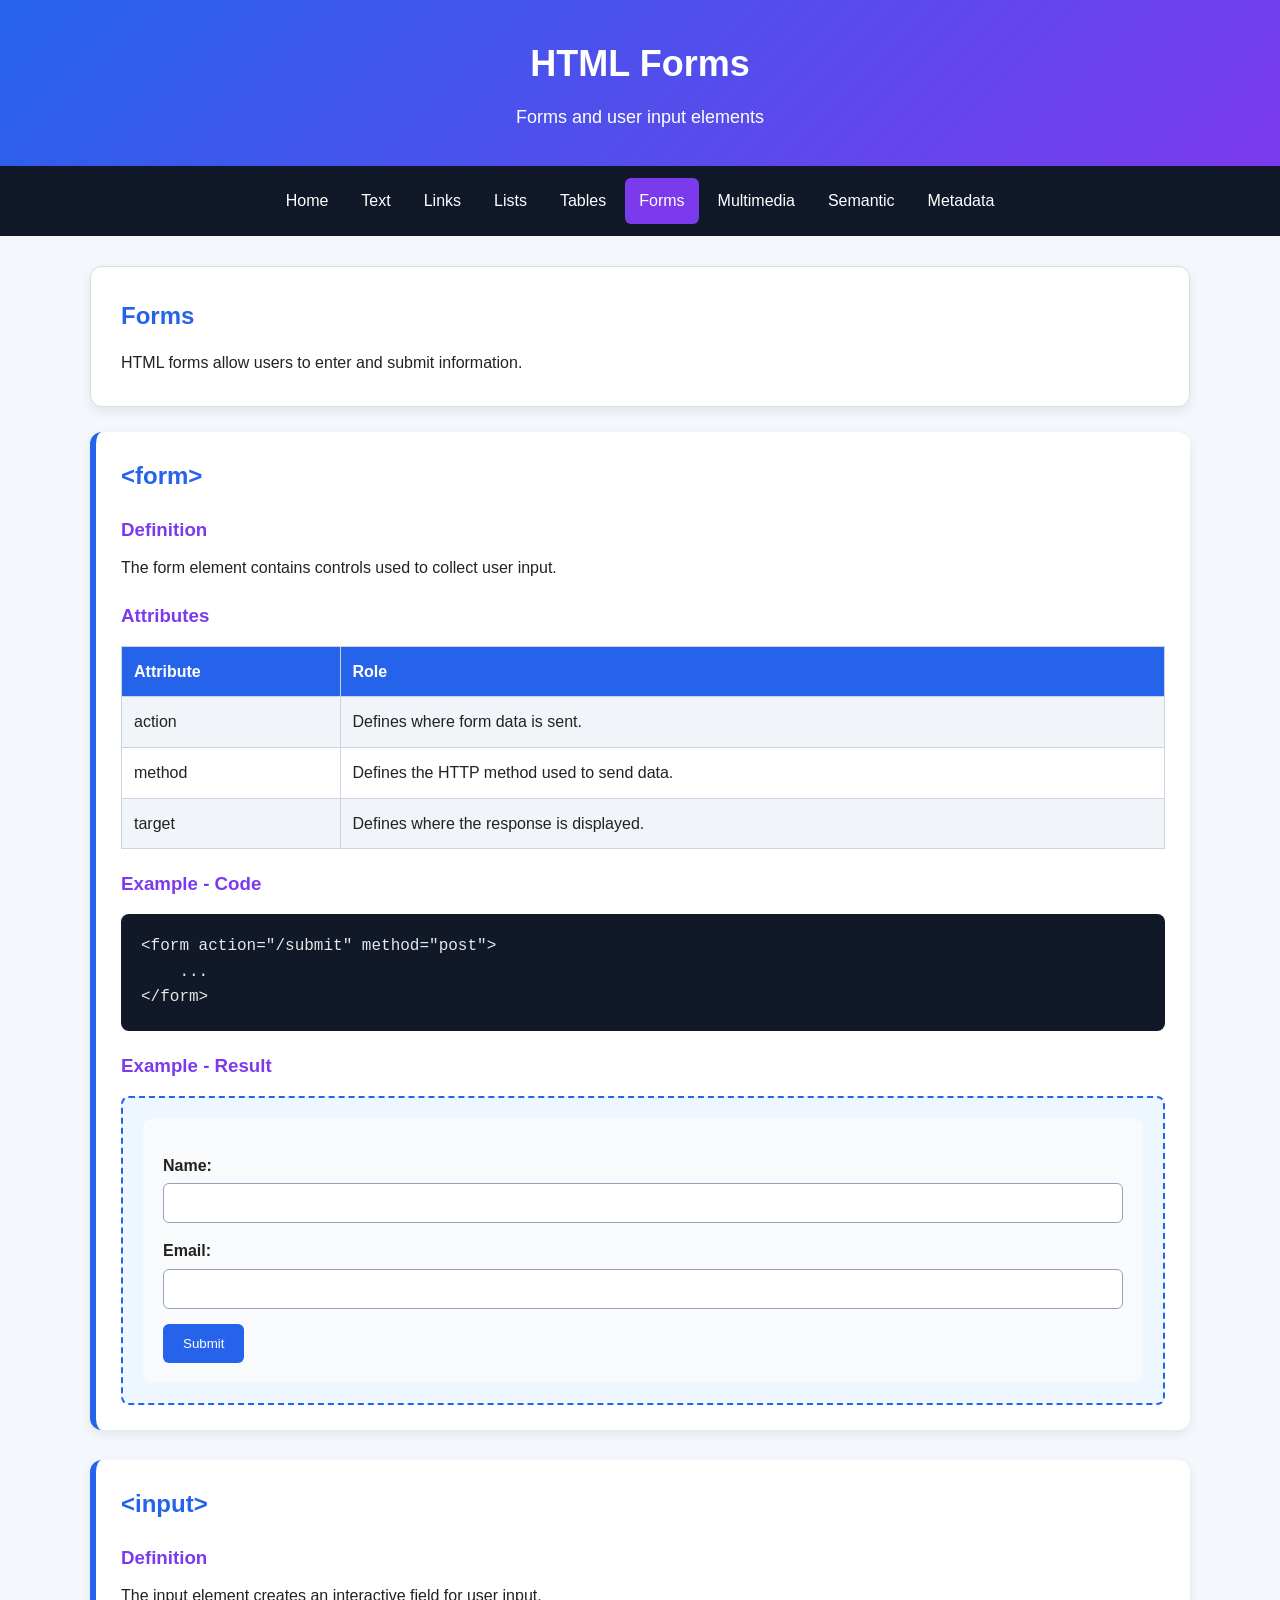
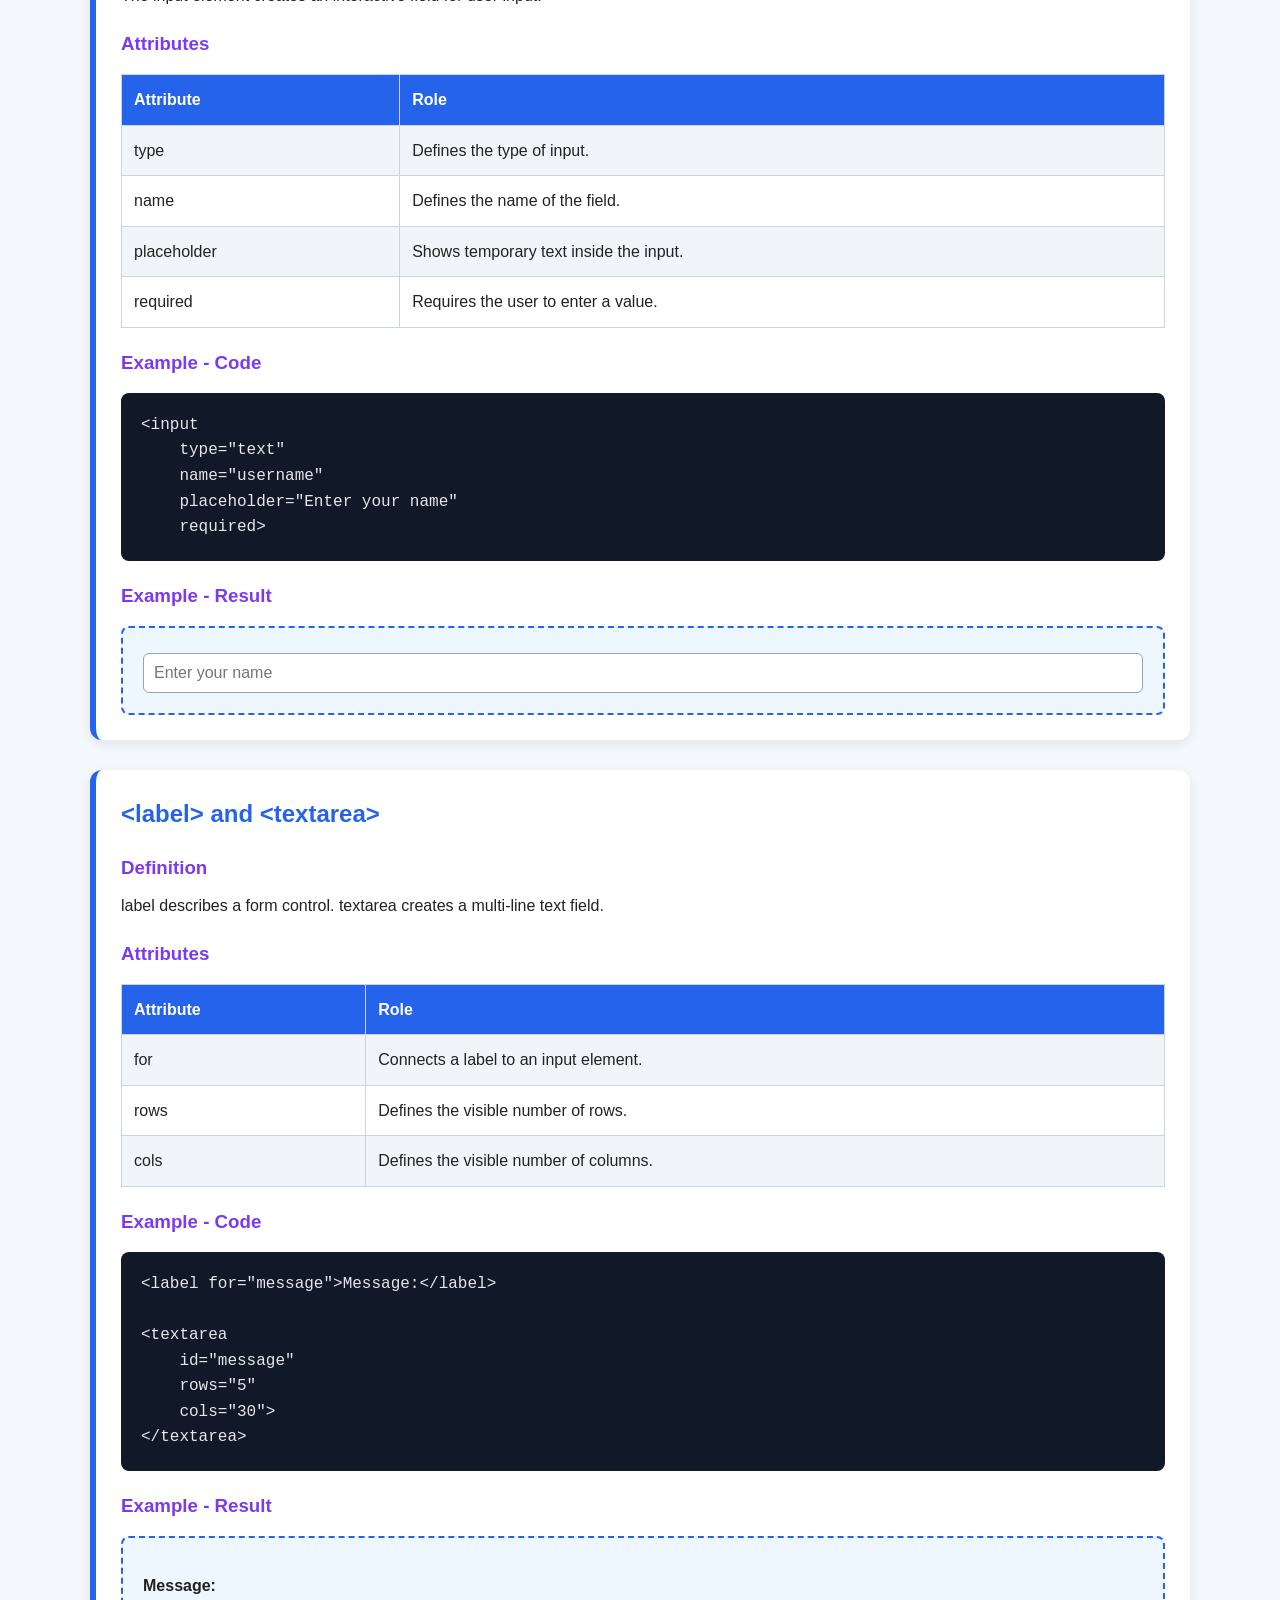
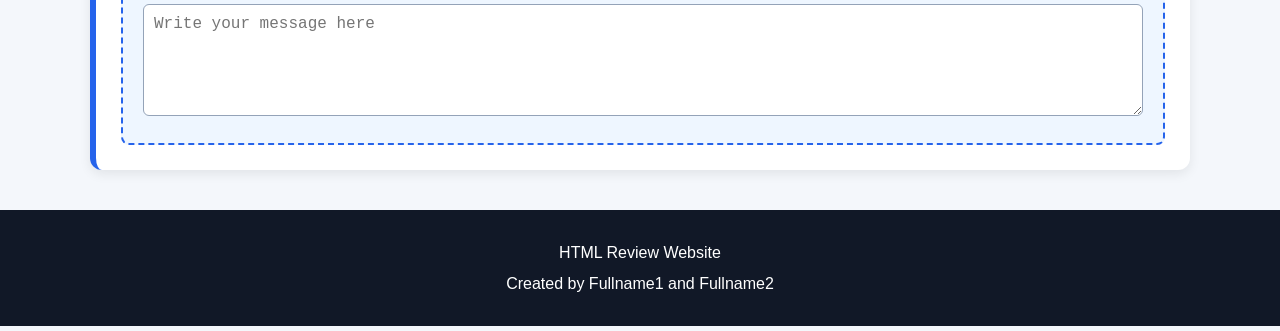
==== Project_AkbarQarshiboyev_OybekKarimov/html_review/forms.html @ 23ee00ee "Add files via upload" ====
<!DOCTYPE html>
<html lang="en">
<head>
    <meta charset="UTF-8">
    <meta name="viewport" content="width=device-width, initial-scale=1.0">
    <title>HTML Review - Forms</title>
    <link rel="stylesheet" href="css/style.css">
</head>

<body>

<header>
    <h1>HTML Forms</h1>
    <p>Forms and user input elements</p>
</header>

<nav>
    <a href="index.html">Home</a>
    <a href="text.html">Text</a>
    <a href="links.html">Links</a>
    <a href="lists.html">Lists</a>
    <a href="tables.html">Tables</a>
    <a href="forms.html" class="active">Forms</a>
    <a href="media.html">Multimedia</a>
    <a href="semantic.html">Semantic</a>
    <a href="metadata.html">Metadata</a>
</nav>

<main>

<section class="intro">
    <h2>Forms</h2>

    <p>
        HTML forms allow users to enter and submit information.
    </p>
</section>

<section class="tag-card">

    <h2>&lt;form&gt;</h2>

    <h3>Definition</h3>

    <p>
        The form element contains controls used to collect user input.
    </p>

    <h3>Attributes</h3>

    <table>
        <tr>
            <th>Attribute</th>
            <th>Role</th>
        </tr>
        <tr>
            <td>action</td>
            <td>Defines where form data is sent.</td>
        </tr>
        <tr>
            <td>method</td>
            <td>Defines the HTTP method used to send data.</td>
        </tr>
        <tr>
            <td>target</td>
            <td>Defines where the response is displayed.</td>
        </tr>
    </table>

    <h3>Example - Code</h3>

    <pre><code>&lt;form action="/submit" method="post"&gt;
    ...
&lt;/form&gt;</code></pre>

    <h3>Example - Result</h3>

    <div class="result">

        <form action="#" method="post">

            <label for="name">Name:</label>
            <input type="text" id="name" name="name">

            <label for="email">Email:</label>
            <input type="email" id="email" name="email">

            <button type="submit">Submit</button>

        </form>

    </div>

</section>

<section class="tag-card">

    <h2>&lt;input&gt;</h2>

    <h3>Definition</h3>

    <p>
        The input element creates an interactive field for user input.
    </p>

    <h3>Attributes</h3>

    <table>
        <tr>
            <th>Attribute</th>
            <th>Role</th>
        </tr>
        <tr>
            <td>type</td>
            <td>Defines the type of input.</td>
        </tr>
        <tr>
            <td>name</td>
            <td>Defines the name of the field.</td>
        </tr>
        <tr>
            <td>placeholder</td>
            <td>Shows temporary text inside the input.</td>
        </tr>
        <tr>
            <td>required</td>
            <td>Requires the user to enter a value.</td>
        </tr>
    </table>

    <h3>Example - Code</h3>

    <pre><code>&lt;input
    type="text"
    name="username"
    placeholder="Enter your name"
    required&gt;</code></pre>

    <h3>Example - Result</h3>

    <div class="result">

        <input
            type="text"
            name="username"
            placeholder="Enter your name"
            required>

    </div>

</section>

<section class="tag-card">

    <h2>&lt;label&gt; and &lt;textarea&gt;</h2>

    <h3>Definition</h3>

    <p>
        label describes a form control.
        textarea creates a multi-line text field.
    </p>

    <h3>Attributes</h3>

    <table>
        <tr>
            <th>Attribute</th>
            <th>Role</th>
        </tr>
        <tr>
            <td>for</td>
            <td>Connects a label to an input element.</td>
        </tr>
        <tr>
            <td>rows</td>
            <td>Defines the visible number of rows.</td>
        </tr>
        <tr>
            <td>cols</td>
            <td>Defines the visible number of columns.</td>
        </tr>
    </table>

    <h3>Example - Code</h3>

    <pre><code>&lt;label for="message"&gt;Message:&lt;/label&gt;

&lt;textarea
    id="message"
    rows="5"
    cols="30"&gt;
&lt;/textarea&gt;</code></pre>

    <h3>Example - Result</h3>

    <div class="result">

        <label for="message">Message:</label>

        <textarea
            id="message"
            rows="5"
            placeholder="Write your message here"></textarea>

    </div>

</section>

</main>

<footer>
    <p>HTML Review Website</p>
    <p>Created by Fullname1 and Fullname2</p>
</footer>

</body>
</html>
---- Project_AkbarQarshiboyev_OybekKarimov/html_review/css/style.css ----
* {
    box-sizing: border-box;
    margin: 0;
    padding: 0;
}

body {
    font-family: Arial, Helvetica, sans-serif;
    line-height: 1.6;
    background-color: #f4f7fb;
    color: #222;
}


header {
    background: linear-gradient(135deg, #2563eb, #7c3aed);
    color: white;
    padding: 35px 20px;
    text-align: center;
}

header h1 {
    font-size: 36px;
    margin-bottom: 10px;
}

header p {
    font-size: 18px;
}


nav {
    background-color: #111827;
    display: flex;
    flex-wrap: wrap;
    justify-content: center;
    gap: 5px;
    padding: 12px;
}

nav a {
    color: white;
    text-decoration: none;
    padding: 10px 14px;
    border-radius: 6px;
    transition: 0.3s;
}

nav a:hover {
    background-color: #2563eb;
}

nav a.active {
    background-color: #7c3aed;
}

main {
    width: 90%;
    max-width: 1100px;
    margin: 30px auto;
}

.intro {
    background-color: white;
    padding: 30px;
    margin-bottom: 25px;
    border-radius: 12px;
    border: 1px solid #ddd;
    box-shadow: 0 4px 12px rgba(0, 0, 0, 0.08);
}

.intro h2 {
    color: #2563eb;
    margin-bottom: 15px;
}


.tag-card {
    background-color: white;
    margin-bottom: 30px;
    padding: 25px;
    border-radius: 12px;
    border-left: 6px solid #2563eb;
    box-shadow: 0 4px 12px rgba(0, 0, 0, 0.08);
}

.tag-card h2 {
    color: #2563eb;
    margin-bottom: 15px;
}

.tag-card h3 {
    color: #7c3aed;
    margin-top: 20px;
    margin-bottom: 10px;
}


pre {
    background-color: #111827;
    color: #e5e7eb;
    padding: 20px;
    border-radius: 8px;
    overflow-x: auto;
    margin: 15px 0;
}

code {
    font-family: Consolas, monospace;
}

.result {
    background-color: #eef6ff;
    border: 2px dashed #2563eb;
    padding: 20px;
    border-radius: 8px;
    margin-top: 15px;
}


table {
    width: 100%;
    border-collapse: collapse;
    margin: 15px 0;
    background-color: white;
}

th,
td {
    border: 1px solid #cbd5e1;
    padding: 12px;
    text-align: left;
}

th {
    background-color: #2563eb;
    color: white;
}

tr:nth-child(even) {
    background-color: #f1f5f9;
}


.flex-container {
    display: flex;
    flex-wrap: wrap;
    gap: 20px;
    margin-top: 20px;
}

.flex-box {
    flex: 1;
    min-width: 200px;
    background-color: #dbeafe;
    border: 2px solid #2563eb;
    padding: 20px;
    border-radius: 10px;
}

.example-image {
    max-width: 100%;
    width: 500px;
    border-radius: 10px;
    border: 4px solid #2563eb;
}


form {
    background-color: #f8fafc;
    padding: 20px;
    border-radius: 10px;
}

label {
    display: block;
    font-weight: bold;
    margin-top: 15px;
}

input,
select,
textarea {
    width: 100%;
    padding: 10px;
    margin-top: 5px;
    border: 1px solid #94a3b8;
    border-radius: 6px;
    font-size: 16px;
}

input[type="checkbox"],
input[type="radio"] {
    width: auto;
    margin-right: 8px;
}

button {
    background-color: #2563eb;
    color: white;
    border: none;
    padding: 12px 20px;
    margin-top: 15px;
    border-radius: 6px;
    cursor: pointer;
}

button:hover {
    background-color: #1d4ed8;
}


.demo-list {
    padding-left: 30px;
    margin: 15px 0;
}

.demo-list li {
    margin: 6px 0;
}

footer {
    background-color: #111827;
    color: white;
    text-align: center;
    padding: 25px;
    margin-top: 40px;
}

footer p {
    margin: 5px;
}


@media (max-width: 700px) {
    header h1 {
        font-size: 28px;
    }

    nav {
        flex-direction: column;
        align-items: stretch;
    }

    nav a {
        text-align: center;
    }

    main {
        width: 95%;
    }

    .flex-container {
        flex-direction: column;
    }
}
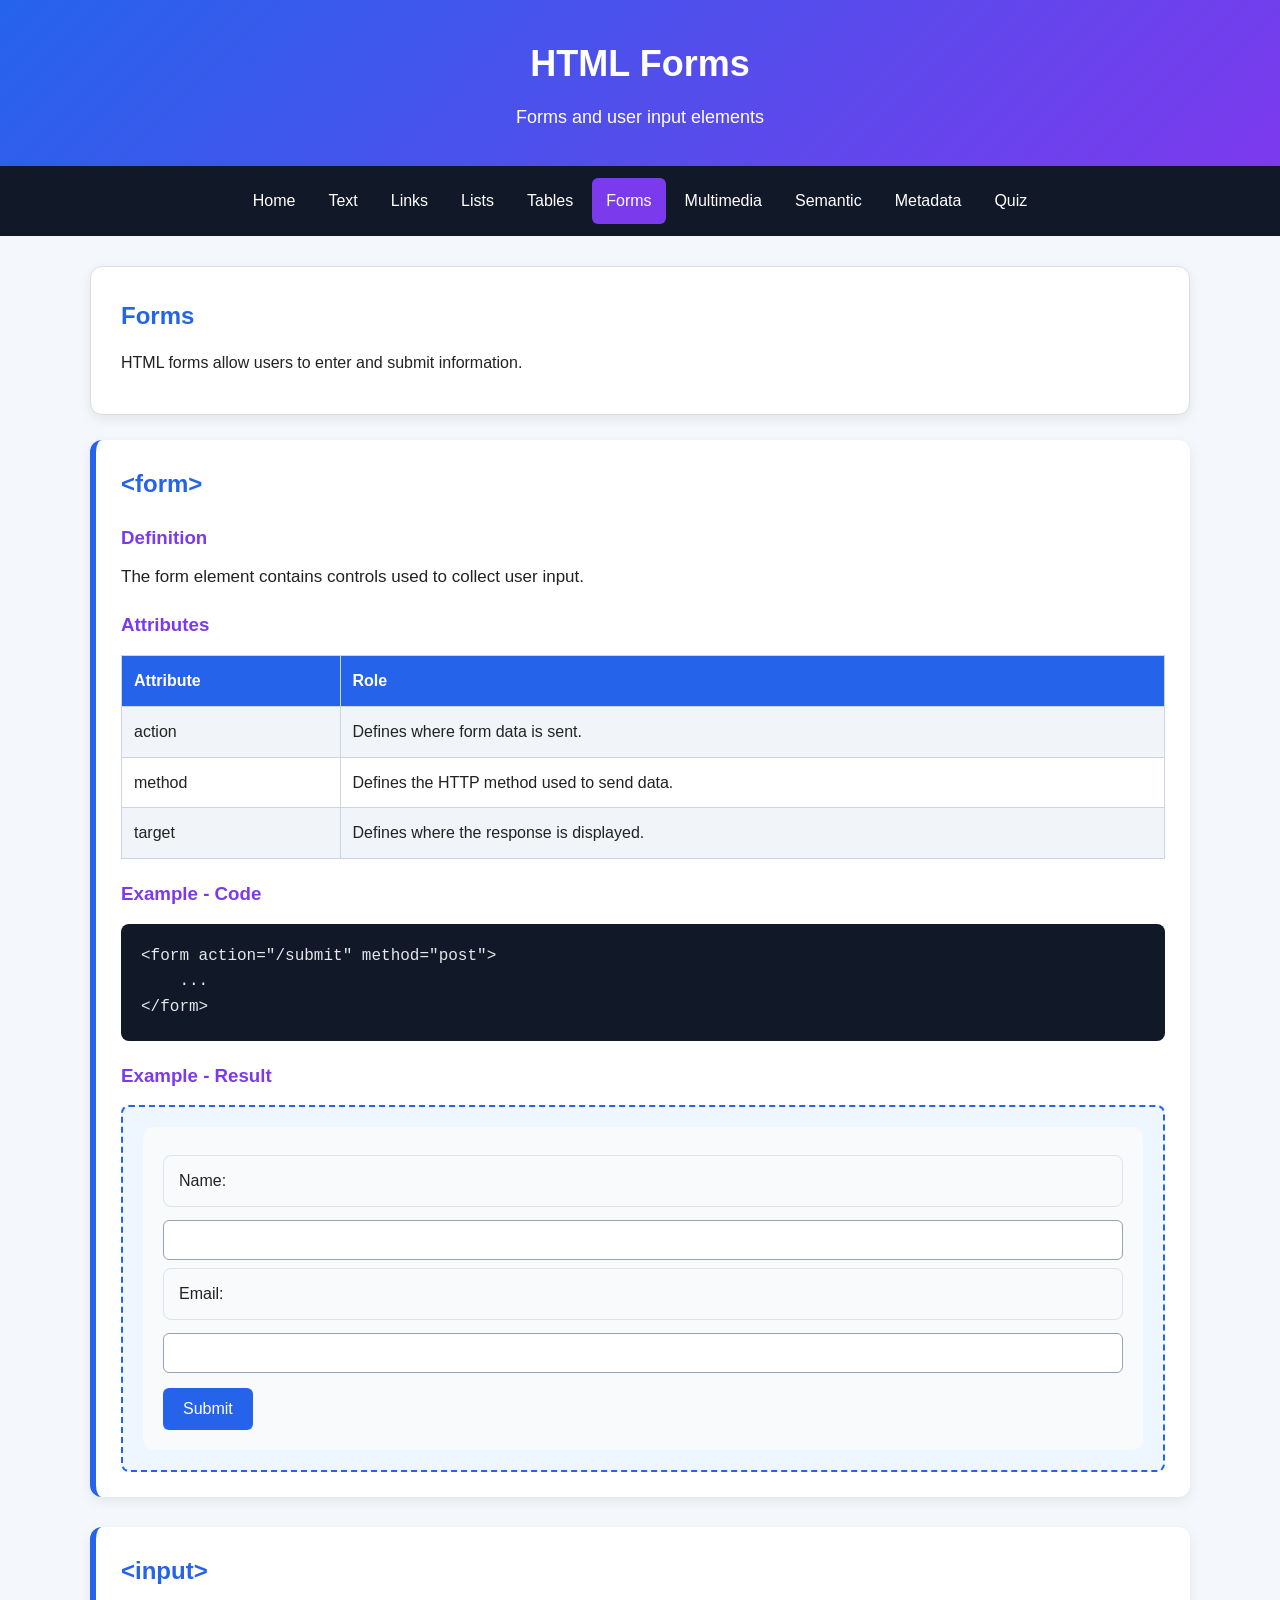
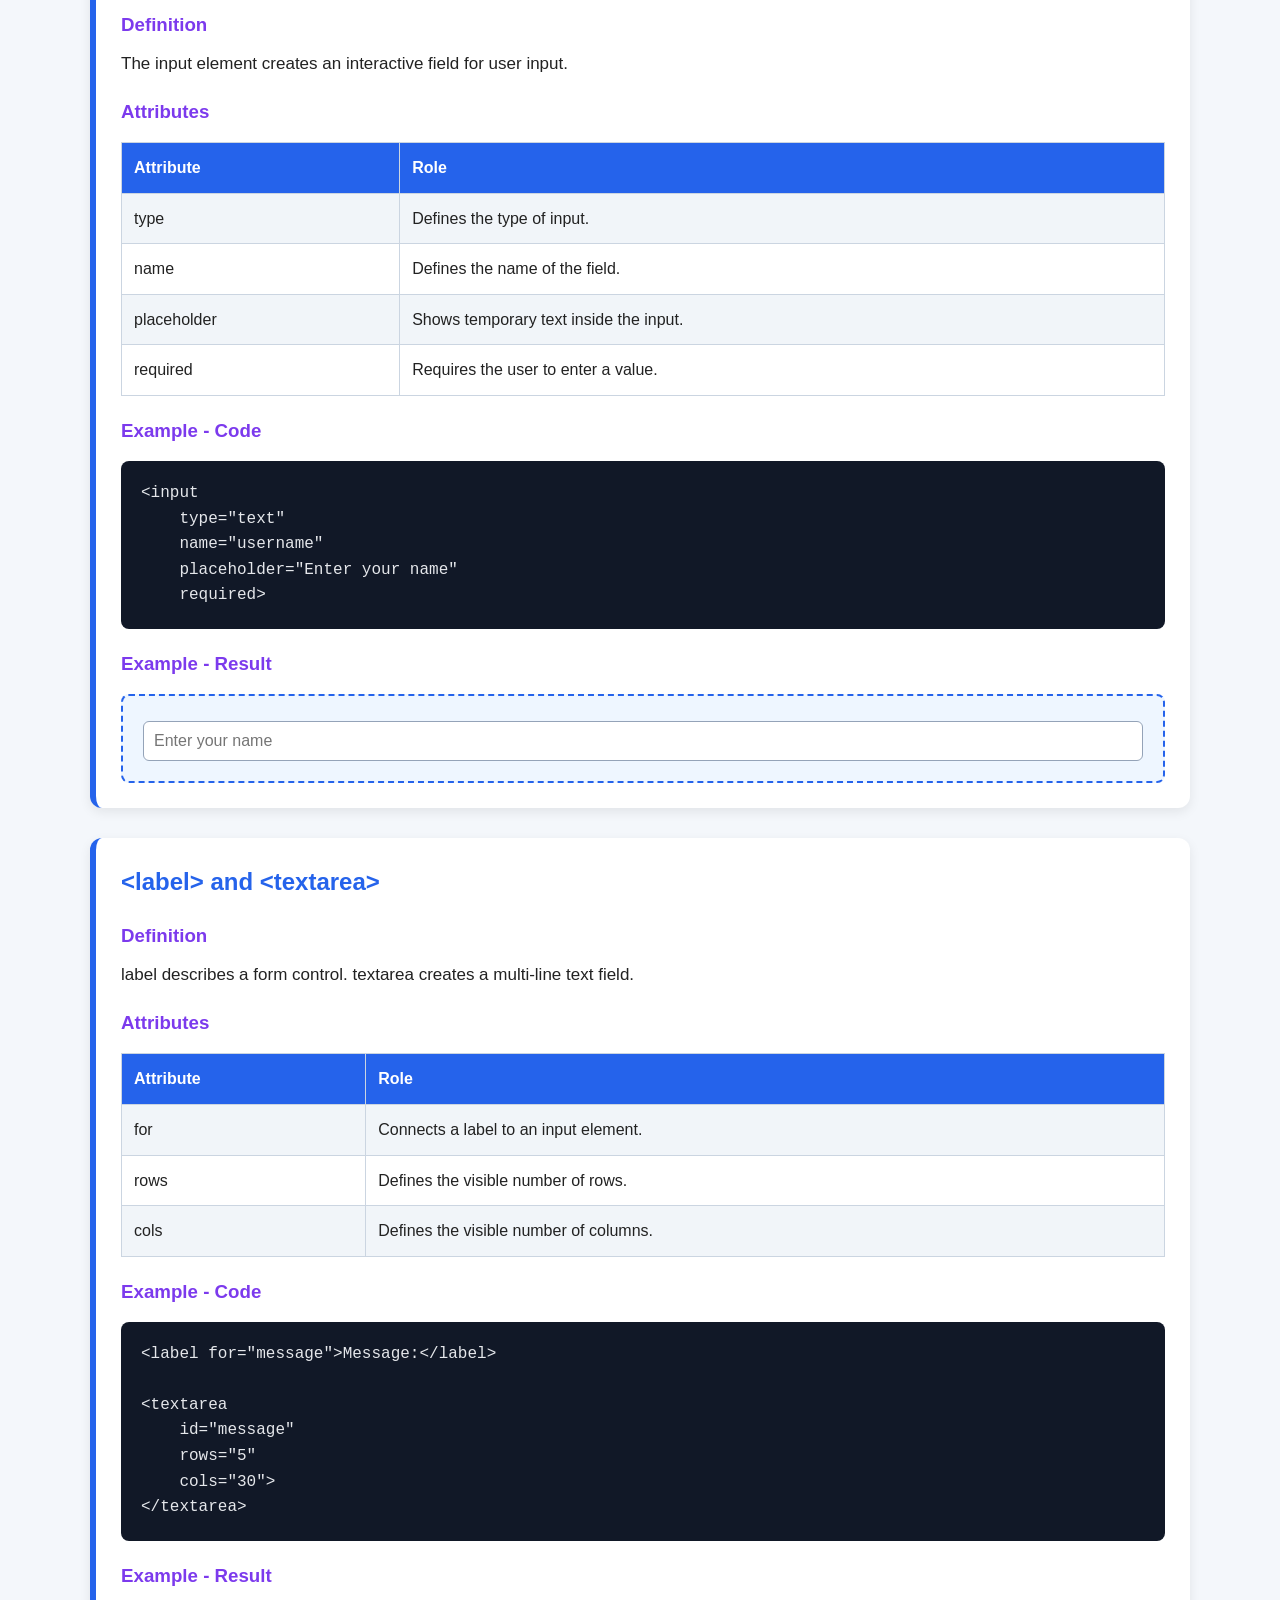
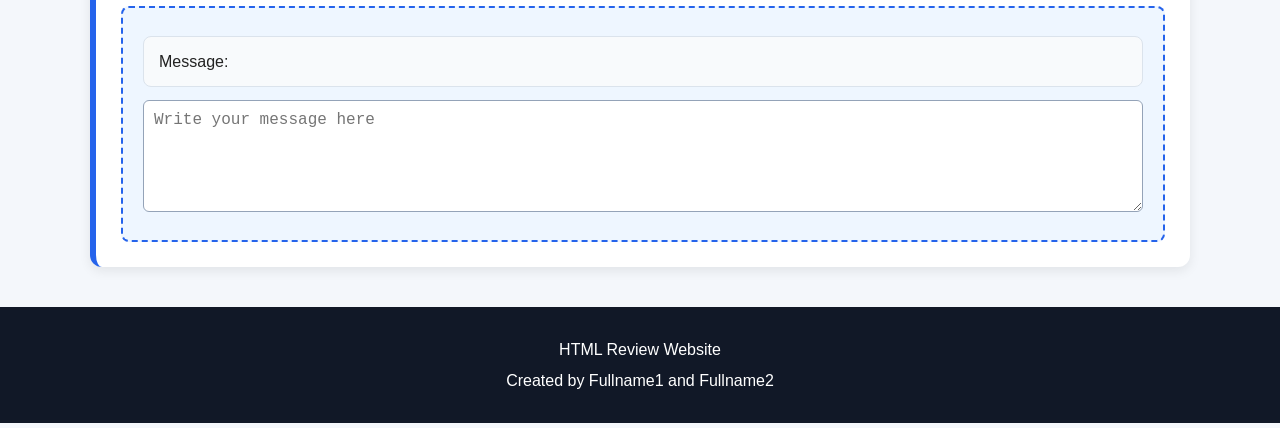
==== commit fe24eb1b: "yes" ====
--- a/Project_AkbarQarshiboyev_OybekKarimov/html_review/forms.html
+++ b/Project_AkbarQarshiboyev_OybekKarimov/html_review/forms.html
@@ -24,6 +24,7 @@
     <a href="media.html">Multimedia</a>
     <a href="semantic.html">Semantic</a>
     <a href="metadata.html">Metadata</a>
+    <a href="quiz.html">Quiz</a>
 </nav>
 
 <main>
--- a/Project_AkbarQarshiboyev_OybekKarimov/html_review/css/style.css
+++ b/Project_AkbarQarshiboyev_OybekKarimov/html_review/css/style.css
@@ -255,3 +255,156 @@
         flex-direction: column;
     }
 }
+
+/* ==============================
+   QUIZ PAGE
+   ============================== */
+
+.quiz-question {
+    margin-bottom: 25px;
+}
+
+
+/* Quiz answer choices */
+
+.tag-card label {
+    display: block;
+    font-weight: normal;
+    background-color: #f8fafc;
+    border: 1px solid #dbe3ec;
+    padding: 12px 15px;
+    margin: 8px 0;
+    border-radius: 8px;
+    cursor: pointer;
+    transition: 0.3s;
+}
+
+.tag-card label:hover {
+    background-color: #eef6ff;
+    border-color: #2563eb;
+}
+
+
+/* Radio buttons */
+
+.tag-card input[type="radio"] {
+    width: auto;
+    margin-right: 10px;
+    cursor: pointer;
+    accent-color: #2563eb;
+}
+
+
+/* Selected answer */
+
+.tag-card label:has(input[type="radio"]:checked) {
+    background-color: #dbeafe;
+    border-color: #2563eb;
+    color: #1d4ed8;
+}
+
+
+/* Quiz buttons */
+
+button {
+    font-family: Arial, Helvetica, sans-serif;
+    font-size: 16px;
+    margin-right: 10px;
+    transition: 0.3s;
+}
+
+button[type="button"]:hover {
+    transform: translateY(-2px);
+    box-shadow: 0 4px 10px rgba(37, 99, 235, 0.25);
+}
+
+
+/* Reset button */
+
+button:last-of-type {
+    background-color: #7c3aed;
+}
+
+button:last-of-type:hover {
+    background-color: #6d28d9;
+}
+
+
+/* Quiz result */
+
+#quiz-result {
+    margin-top: 25px;
+    text-align: center;
+    min-height: 70px;
+    display: flex;
+    flex-direction: column;
+    justify-content: center;
+}
+
+#quiz-result h3 {
+    color: #2563eb;
+    font-size: 24px;
+    margin-bottom: 5px;
+}
+
+#quiz-result p {
+    margin: 5px 0;
+}
+
+
+/* Quiz introduction */
+
+.intro p {
+    margin-bottom: 8px;
+}
+
+
+/* Improve question cards */
+
+.tag-card > p {
+    font-size: 17px;
+    margin-bottom: 15px;
+}
+
+
+/* Quiz card hover effect */
+
+.tag-card {
+    transition: transform 0.2s, box-shadow 0.2s;
+}
+
+.tag-card:hover {
+    box-shadow: 0 6px 18px rgba(0, 0, 0, 0.10);
+}
+
+
+/* Submit section */
+
+.tag-card button:first-of-type {
+    background-color: #2563eb;
+}
+
+.tag-card button:first-of-type:hover {
+    background-color: #1d4ed8;
+}
+
+
+/* Mobile quiz styling */
+
+@media (max-width: 700px) {
+
+    .tag-card label {
+        padding: 10px;
+        font-size: 15px;
+    }
+
+    button {
+        width: 100%;
+        margin-right: 0;
+        margin-bottom: 10px;
+    }
+
+    #quiz-result h3 {
+        font-size: 20px;
+    }
+}
